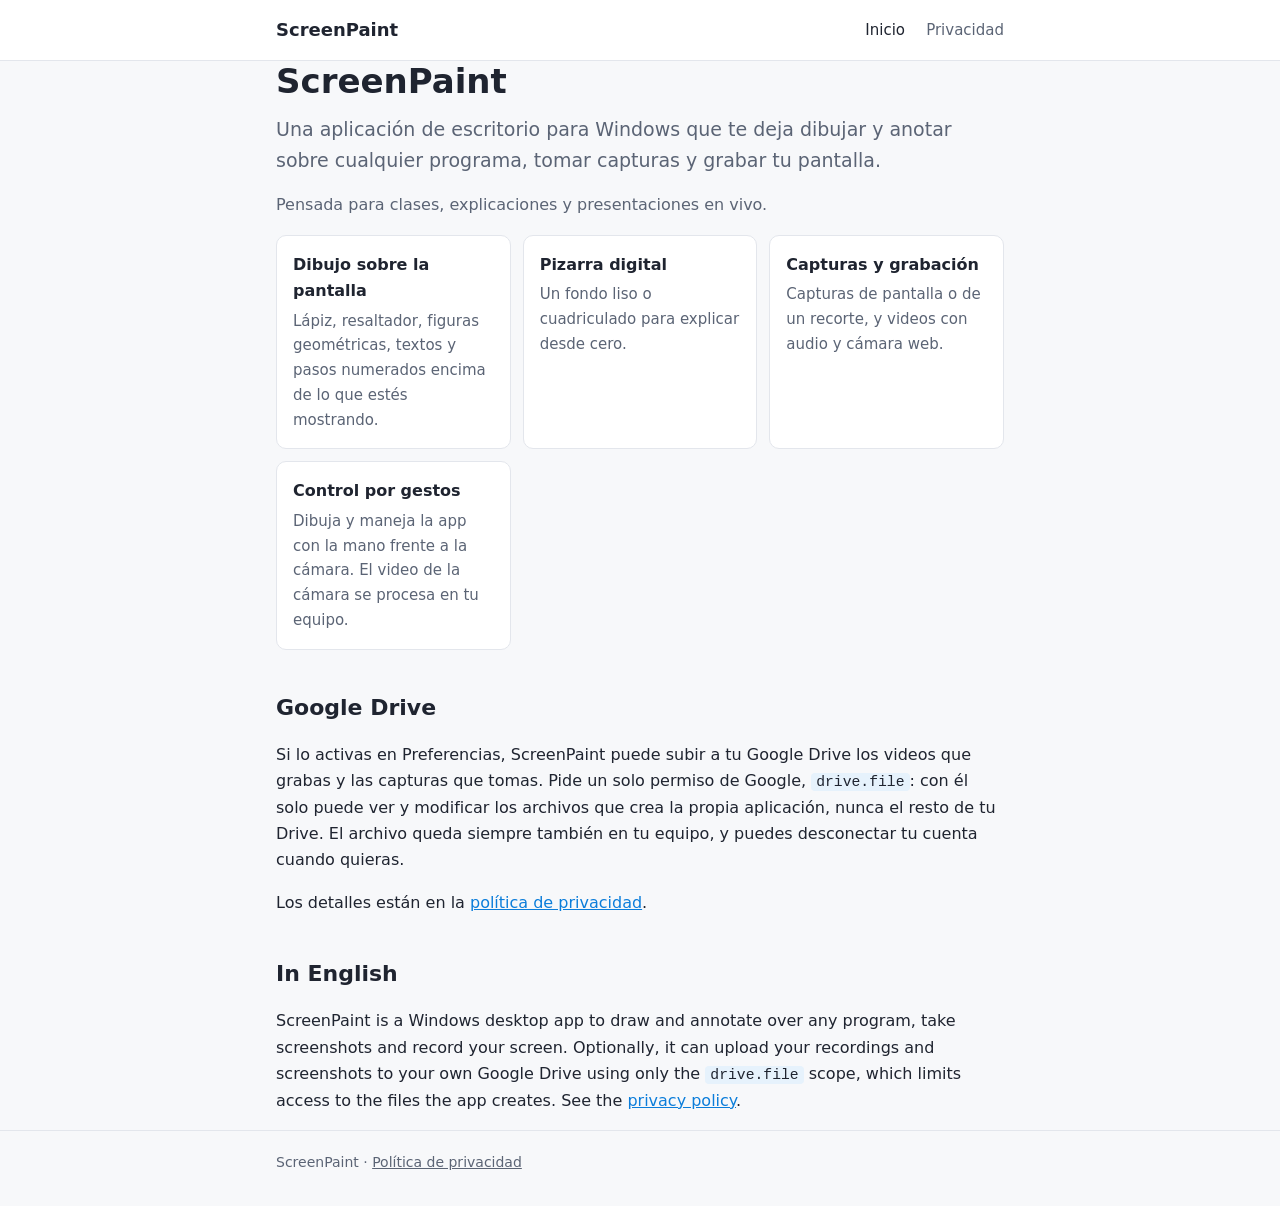
==== index.html @ 5ec370f5 "Pagina principal y politica de privacidad de ScreenPaint Co-Authored-By: Claude Opus 5.5 <noreply@an" ====
<!doctype html>
<html lang="es">
<head>
  <meta charset="utf-8">
  <meta name="viewport" content="width=device-width, initial-scale=1">
  <title>ScreenPaint</title>
  <meta name="description" content="ScreenPaint: dibuja, anota, captura y graba tu pantalla en Windows.">
  <link rel="stylesheet" href="style.css">
</head>
<body>
  <header class="site">
    <div class="wrap">
      <a class="brand" href="./">ScreenPaint</a>
      <nav>
        <a href="./" aria-current="page">Inicio</a>
        <a href="privacidad.html">Privacidad</a>
      </nav>
    </div>
  </header>

  <main class="wrap">
    <h1>ScreenPaint</h1>
    <p class="lead">Una aplicación de escritorio para Windows que te deja dibujar y anotar sobre cualquier programa, tomar capturas y grabar tu pantalla.</p>
    <p class="muted">Pensada para clases, explicaciones y presentaciones en vivo.</p>

    <div class="cards">
      <div class="card">
        <strong>Dibujo sobre la pantalla</strong>
        <p>Lápiz, resaltador, figuras geométricas, textos y pasos numerados encima de lo que estés mostrando.</p>
      </div>
      <div class="card">
        <strong>Pizarra digital</strong>
        <p>Un fondo liso o cuadriculado para explicar desde cero.</p>
      </div>
      <div class="card">
        <strong>Capturas y grabación</strong>
        <p>Capturas de pantalla o de un recorte, y videos con audio y cámara web.</p>
      </div>
      <div class="card">
        <strong>Control por gestos</strong>
        <p>Dibuja y maneja la app con la mano frente a la cámara. El video de la cámara se procesa en tu equipo.</p>
      </div>
    </div>

    <h2>Google Drive</h2>
    <p>Si lo activas en Preferencias, ScreenPaint puede subir a tu Google Drive los videos que grabas y las capturas que tomas. Pide un solo permiso de Google, <code>drive.file</code>: con él solo puede ver y modificar los archivos que crea la propia aplicación, nunca el resto de tu Drive. El archivo queda siempre también en tu equipo, y puedes desconectar tu cuenta cuando quieras.</p>
    <p>Los detalles están en la <a href="privacidad.html">política de privacidad</a>.</p>

    <h2 lang="en">In English</h2>
    <p lang="en">ScreenPaint is a Windows desktop app to draw and annotate over any program, take screenshots and record your screen. Optionally, it can upload your recordings and screenshots to your own Google Drive using only the <code>drive.file</code> scope, which limits access to the files the app creates. See the <a href="privacidad.html#english">privacy policy</a>.</p>
  </main>

  <footer class="site">
    <div class="wrap">
      ScreenPaint · <a href="privacidad.html">Política de privacidad</a>
    </div>
  </footer>
</body>
</html>
---- style.css ----
:root {
  --bg: #f7f8fa;
  --surface: #ffffff;
  --text: #1f2430;
  --muted: #5b6475;
  --border: #e3e6ec;
  --accent: #0b7dda;
  --accent-soft: #e6f2fc;
}

@media (prefers-color-scheme: dark) {
  :root {
    --bg: #0f172a;
    --surface: #151e33;
    --text: #e4e7eb;
    --muted: #9aa3b5;
    --border: #26314b;
    --accent: #38bdf8;
    --accent-soft: #10263d;
  }
}

* { box-sizing: border-box; }

body {
  margin: 0;
  background: var(--bg);
  color: var(--text);
  font: 16px/1.65 "Segoe UI", system-ui, -apple-system, Roboto, Arial, sans-serif;
}

a { color: var(--accent); }

.wrap {
  max-width: 760px;
  margin: 0 auto;
  padding: 0 16px;
}

header.site {
  border-bottom: 1px solid var(--border);
  background: var(--surface);
}

header.site .wrap {
  display: flex;
  align-items: center;
  justify-content: space-between;
  gap: 16px;
  min-height: 60px;
}

.brand {
  font-weight: 700;
  font-size: 18px;
  color: var(--text);
  text-decoration: none;
}

nav a {
  margin-left: 16px;
  color: var(--muted);
  text-decoration: none;
  font-size: 15px;
}

nav a:hover, nav a[aria-current="page"] { color: var(--text); }

main { padding: 40px 0 56px; }

h1 { font-size: 34px; line-height: 1.2; margin: 0 0 12px; }
h2 { font-size: 22px; margin: 40px 0 10px; }
h3 { font-size: 17px; margin: 24px 0 6px; }

.lead { font-size: 19px; color: var(--muted); margin: 0 0 8px; }
.muted { color: var(--muted); }

.cards {
  display: grid;
  grid-template-columns: repeat(auto-fit, minmax(210px, 1fr));
  gap: 12px;
  margin-top: 16px;
}

.card {
  background: var(--surface);
  border: 1px solid var(--border);
  border-radius: 10px;
  padding: 16px;
}

.card strong { display: block; margin-bottom: 4px; }
.card p { margin: 0; color: var(--muted); font-size: 15px; }

.note {
  background: var(--accent-soft);
  border-left: 3px solid var(--accent);
  border-radius: 6px;
  padding: 14px 16px;
  margin: 16px 0;
}

ul { padding-left: 22px; }
li { margin: 4px 0; }

code {
  font-family: Consolas, "Cascadia Mono", monospace;
  font-size: 0.92em;
  background: var(--accent-soft);
  padding: 1px 5px;
  border-radius: 4px;
  overflow-wrap: anywhere;
}

footer.site {
  border-top: 1px solid var(--border);
  padding: 20px 0 32px;
  color: var(--muted);
  font-size: 14px;
}

footer.site a { color: var(--muted); }

@media (max-width: 520px) {
  h1 { font-size: 28px; }
  nav a { margin-left: 12px; }
}
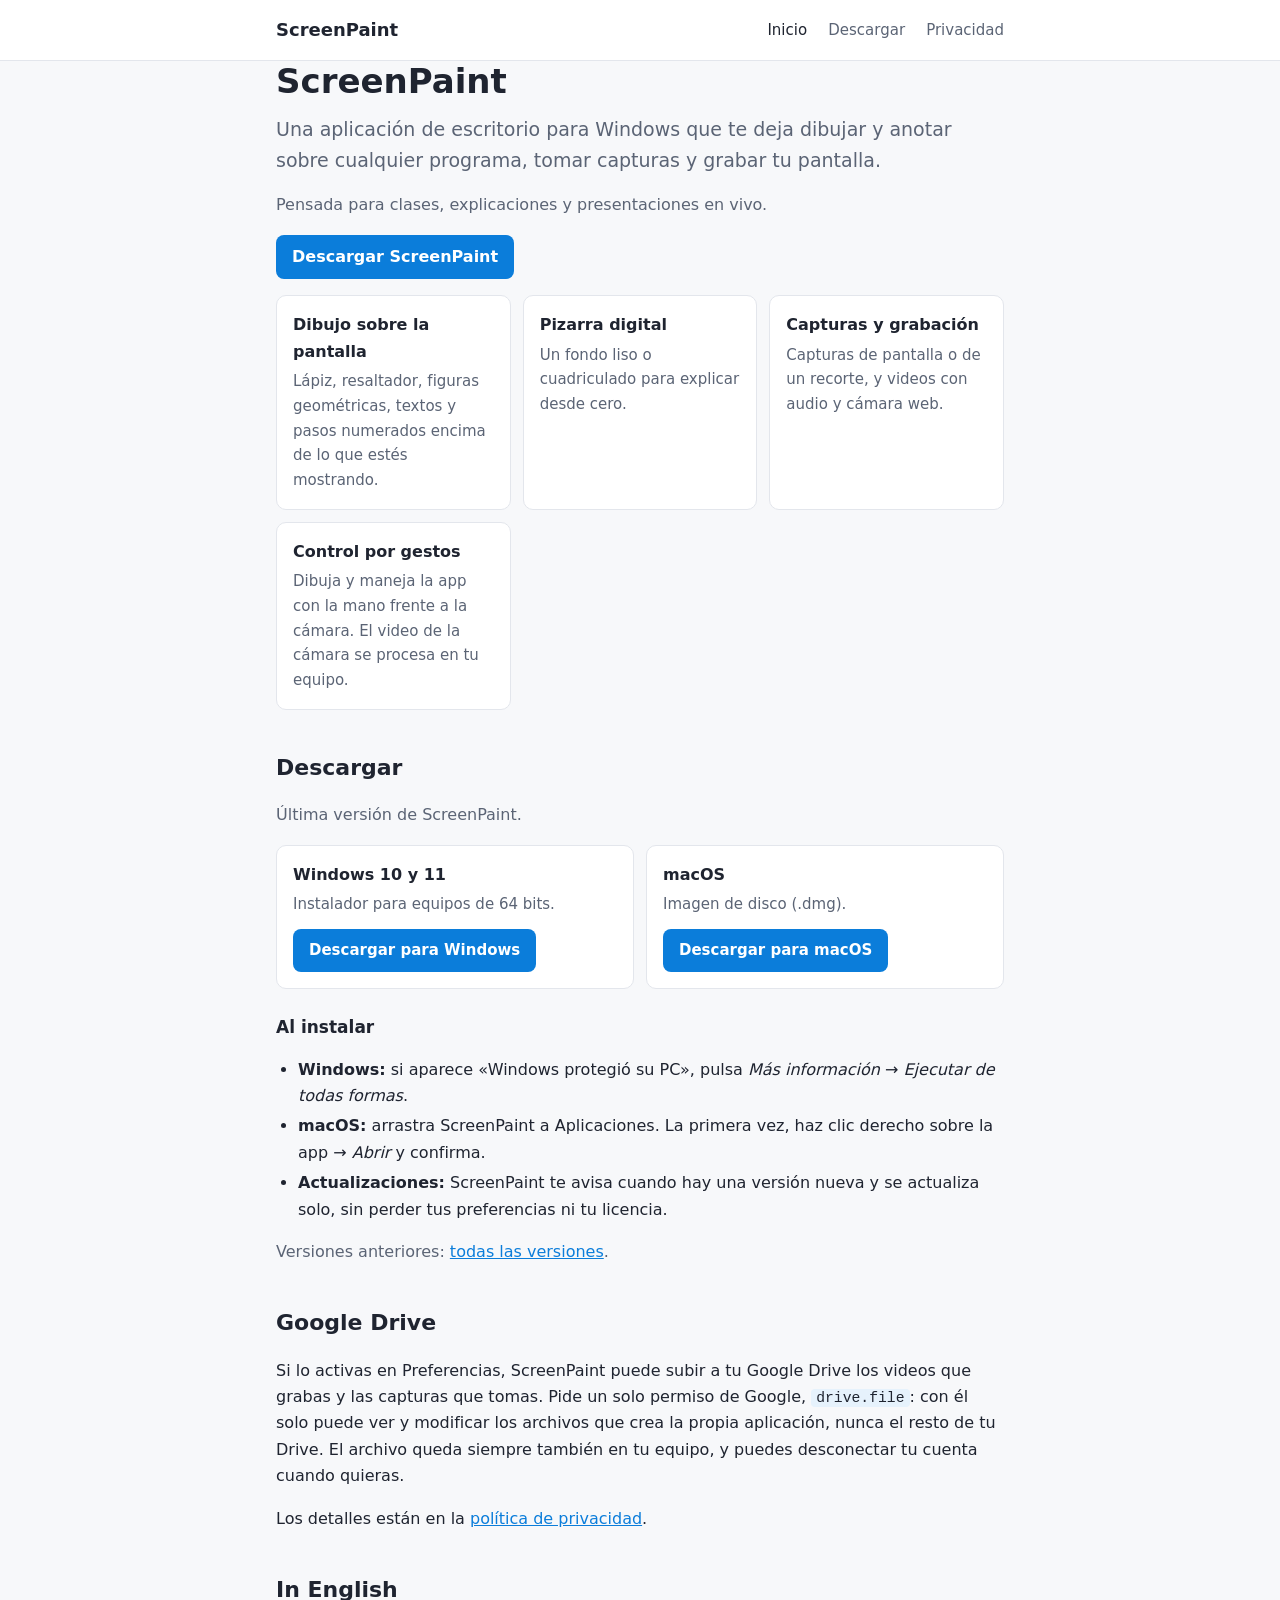
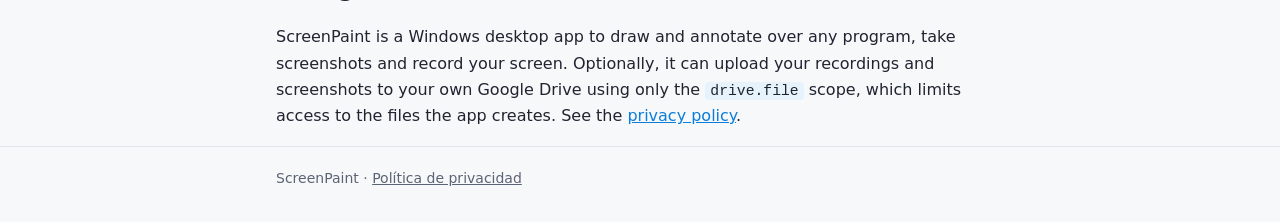
==== commit fe59b2f4: "Seccion Descargar y consulta de actualizaciones en la politica de privacidad Los botones de Windows " ====
--- a/index.html
+++ b/index.html
@@ -13,6 +13,7 @@
       <a class="brand" href="./">ScreenPaint</a>
       <nav>
         <a href="./" aria-current="page">Inicio</a>
+        <a href="#descargar">Descargar</a>
         <a href="privacidad.html">Privacidad</a>
       </nav>
     </div>
@@ -22,6 +23,7 @@
     <h1>ScreenPaint</h1>
     <p class="lead">Una aplicación de escritorio para Windows que te deja dibujar y anotar sobre cualquier programa, tomar capturas y grabar tu pantalla.</p>
     <p class="muted">Pensada para clases, explicaciones y presentaciones en vivo.</p>
+    <p><a class="button" href="#descargar">Descargar ScreenPaint</a></p>
 
     <div class="cards">
       <div class="card">
@@ -42,6 +44,29 @@
       </div>
     </div>
 
+    <h2 id="descargar">Descargar</h2>
+    <p id="release-line" class="muted">Última versión de ScreenPaint.</p>
+    <div class="cards">
+      <div class="card">
+        <strong>Windows 10 y 11</strong>
+        <p id="windows-size">Instalador para equipos de 64 bits.</p>
+        <p class="download"><a class="button" id="windows-link" href="https://github.com/Kerwin2712/screenpaint-web/releases/latest">Descargar para Windows</a></p>
+      </div>
+      <div class="card">
+        <strong>macOS</strong>
+        <p id="macos-size">Imagen de disco (.dmg).</p>
+        <p class="download"><a class="button" id="macos-link" href="https://github.com/Kerwin2712/screenpaint-web/releases/latest">Descargar para macOS</a></p>
+      </div>
+    </div>
+    <div id="release-notes" class="note" hidden></div>
+    <h3>Al instalar</h3>
+    <ul>
+      <li><strong>Windows:</strong> si aparece «Windows protegió su PC», pulsa <em>Más información</em> → <em>Ejecutar de todas formas</em>.</li>
+      <li><strong>macOS:</strong> arrastra ScreenPaint a Aplicaciones. La primera vez, haz clic derecho sobre la app → <em>Abrir</em> y confirma.</li>
+      <li><strong>Actualizaciones:</strong> ScreenPaint te avisa cuando hay una versión nueva y se actualiza solo, sin perder tus preferencias ni tu licencia.</li>
+    </ul>
+    <p class="muted">Versiones anteriores: <a href="https://github.com/Kerwin2712/screenpaint-web/releases">todas las versiones</a>.</p>
+
     <h2>Google Drive</h2>
     <p>Si lo activas en Preferencias, ScreenPaint puede subir a tu Google Drive los videos que grabas y las capturas que tomas. Pide un solo permiso de Google, <code>drive.file</code>: con él solo puede ver y modificar los archivos que crea la propia aplicación, nunca el resto de tu Drive. El archivo queda siempre también en tu equipo, y puedes desconectar tu cuenta cuando quieras.</p>
     <p>Los detalles están en la <a href="privacidad.html">política de privacidad</a>.</p>
@@ -50,6 +75,36 @@
     <p lang="en">ScreenPaint is a Windows desktop app to draw and annotate over any program, take screenshots and record your screen. Optionally, it can upload your recordings and screenshots to your own Google Drive using only the <code>drive.file</code> scope, which limits access to the files the app creates. See the <a href="privacidad.html#english">privacy policy</a>.</p>
   </main>
 
+  <script>
+    // Botones de descarga desde latest.json (lo publica tools/publish_release.py
+    // en el repo de ScreenPaint). Sin latest.json quedan apuntando a la
+    // página de releases.
+    (function () {
+      function mb(bytes) { return bytes ? " (" + Math.round(bytes / 1048576) + " MB)" : ""; }
+      fetch("latest.json", { cache: "no-store" })
+        .then(function (r) { return r.ok ? r.json() : null; })
+        .then(function (doc) {
+          var p = doc && doc.payload;
+          if (!p || !p.version) return;
+          document.getElementById("release-line").textContent =
+            "Versión " + p.version + (p.published ? " · publicada el " + p.published : "");
+          [["windows", "Instalador para equipos de 64 bits"], ["macos", "Imagen de disco (.dmg)"]].forEach(function (pair) {
+            var asset = p[pair[0]];
+            if (!asset || !asset.url) return;
+            document.getElementById(pair[0] + "-link").href = asset.url;
+            document.getElementById(pair[0] + "-size").textContent = pair[1] + mb(asset.size) + ".";
+          });
+          var notes = p.notes && (p.notes.es || p.notes.en);
+          if (notes) {
+            var box = document.getElementById("release-notes");
+            box.textContent = "Novedades de la " + p.version + ": " + notes;
+            box.hidden = false;
+          }
+        })
+        .catch(function () {});
+    })();
+  </script>
+
   <footer class="site">
     <div class="wrap">
       ScreenPaint · <a href="privacidad.html">Política de privacidad</a>
--- a/style.css
+++ b/style.css
@@ -125,3 +125,21 @@
   h1 { font-size: 28px; }
   nav a { margin-left: 12px; }
 }
+
+.button {
+  display: inline-block;
+  background: var(--accent);
+  color: #ffffff;
+  text-decoration: none;
+  font-weight: 600;
+  padding: 9px 16px;
+  border-radius: 8px;
+}
+
+.button:hover { filter: brightness(1.08); }
+
+@media (prefers-color-scheme: dark) {
+  .button { color: #0f172a; }
+}
+
+.card p.download { margin-top: 12px; }
